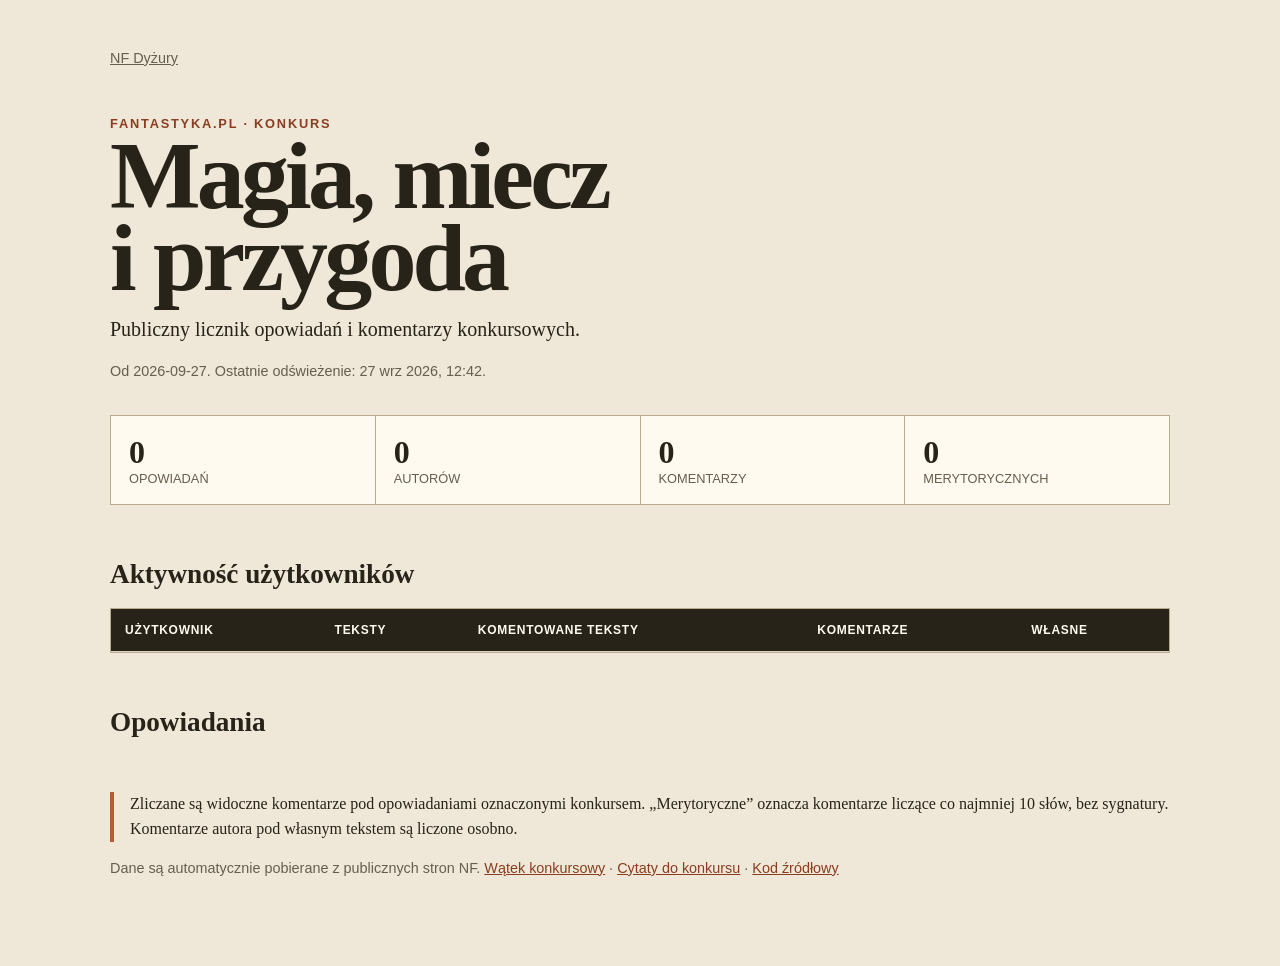
==== docs/nf-konkurs-magia-i-miecz/index.html @ 2bb4788f "Add contest activity report" ====
<!doctype html>
<html lang="pl">
<head>
  <meta charset="utf-8">
  <meta name="viewport" content="width=device-width, initial-scale=1">
  <title>Magia, miecz i przygoda | NF</title>
  <link rel="stylesheet" href="style.css">
</head>
<body>
  <main>
    <a class="back" href="../">NF Dyżury</a>
    <p class="eyebrow">Fantastyka.pl · konkurs</p>
    <h1>Magia, miecz<br>i przygoda</h1>
    <p class="intro">Publiczny licznik opowiadań i komentarzy konkursowych.</p>
    <p id="meta" class="meta">Ładowanie raportu...</p>
    <section id="summary" class="summary" aria-label="Podsumowanie"></section>
    <h2>Aktywność użytkowników</h2>
    <div class="table-wrap">
      <table>
        <thead><tr><th>Użytkownik</th><th>Teksty</th><th>Komentowane teksty</th><th>Komentarze</th><th>Własne</th></tr></thead>
        <tbody id="users"></tbody>
      </table>
    </div>
    <h2>Opowiadania</h2>
    <div id="stories" class="stories"></div>
    <p class="rules">Zliczane są widoczne komentarze pod opowiadaniami oznaczonymi konkursem. „Merytoryczne” oznacza komentarze liczące co najmniej 10 słów, bez sygnatury. Komentarze autora pod własnym tekstem są liczone osobno.</p>
    <p class="source">Dane są automatycznie pobierane z publicznych stron NF. <a href="https://fantastyka.pl/hydepark/pokaz/35539">Wątek konkursowy</a> · <a href="https://fantastyka.pl/hydepark/pokaz/35541">Cytaty do konkursu</a> · <a href="https://github.com/melendur88/nf-dyzury-app">Kod źródłowy</a></p>
  </main>
  <script src="app.js"></script>
</body>
</html>
---- docs/nf-konkurs-magia-i-miecz/style.css ----
:root { color-scheme: light; font-family: Georgia, serif; color: #272319; background: #efe7d7; }
body { margin: 0; }
main { max-width: 1060px; margin: 0 auto; padding: 48px 24px 72px; }
.back, .source, .meta { color: #665e4e; font: .9rem/1.5 Arial, sans-serif; }
.back { display: inline-block; margin-bottom: 48px; }
.eyebrow { margin: 0; color: #8a3d20; font: 700 .8rem/1 Arial, sans-serif; letter-spacing: .14em; text-transform: uppercase; }
h1 { margin: .3rem 0 1rem; font-size: clamp(3rem, 9vw, 6rem); line-height: .85; letter-spacing: -.04em; }
h2 { margin: 54px 0 18px; font-size: 1.7rem; }
.intro { font-size: 1.25rem; }
.summary { display: grid; grid-template-columns: repeat(4, 1fr); gap: 1px; margin: 32px 0; background: #b9aa90; border: 1px solid #b9aa90; }
.summary div { padding: 18px; background: #fffaf0; }
.summary strong, .summary span { display: block; }
.summary strong { font-size: 2rem; }.summary span { color: #665e4e; font: .8rem Arial, sans-serif; text-transform: uppercase; }
.table-wrap { overflow-x: auto; border: 1px solid #b9aa90; background: #fffaf0; }
table { width: 100%; border-collapse: collapse; min-width: 760px; }
th, td { padding: 14px; text-align: left; border-bottom: 1px solid #dfd4c1; }
th { background: #272319; color: #fffaf0; font: 700 .75rem Arial, sans-serif; letter-spacing: .06em; text-transform: uppercase; }
tr:last-child td { border-bottom: 0; }
.stories { display: grid; gap: 10px; }
.stories article { padding: 18px 20px; border: 1px solid #b9aa90; background: #fffaf0; }
.stories h3 { margin: 0 0 8px; font-size: 1.2rem; }.details, .commenters { margin: 0; color: #665e4e; font: .9rem/1.5 Arial, sans-serif; }
.commenters { margin-top: 8px; }.rules { margin-top: 36px; border-left: 4px solid #b55b32; padding-left: 16px; line-height: 1.55; }
a { color: #8a3d20; }
@media (max-width: 640px) { main { padding: 32px 16px 56px; }.back { margin-bottom: 36px; }.summary { grid-template-columns: repeat(2, 1fr); } }
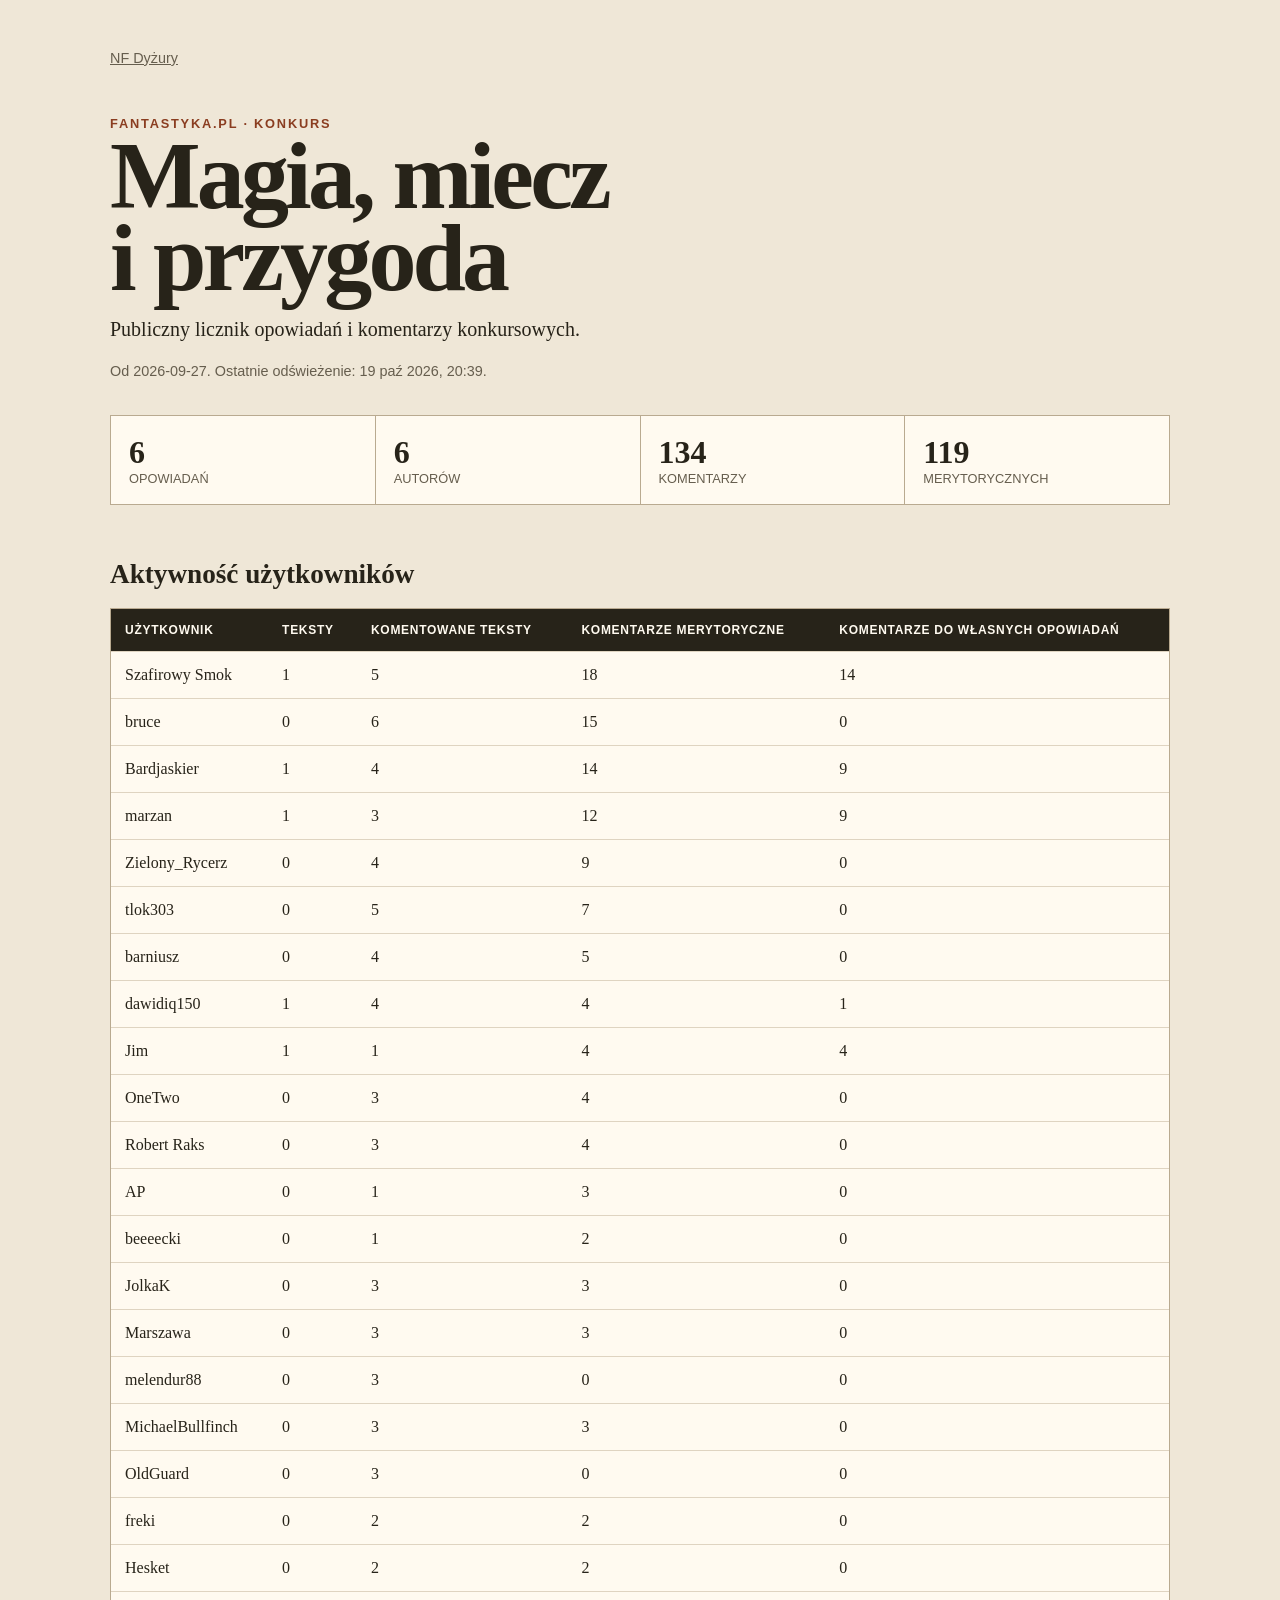
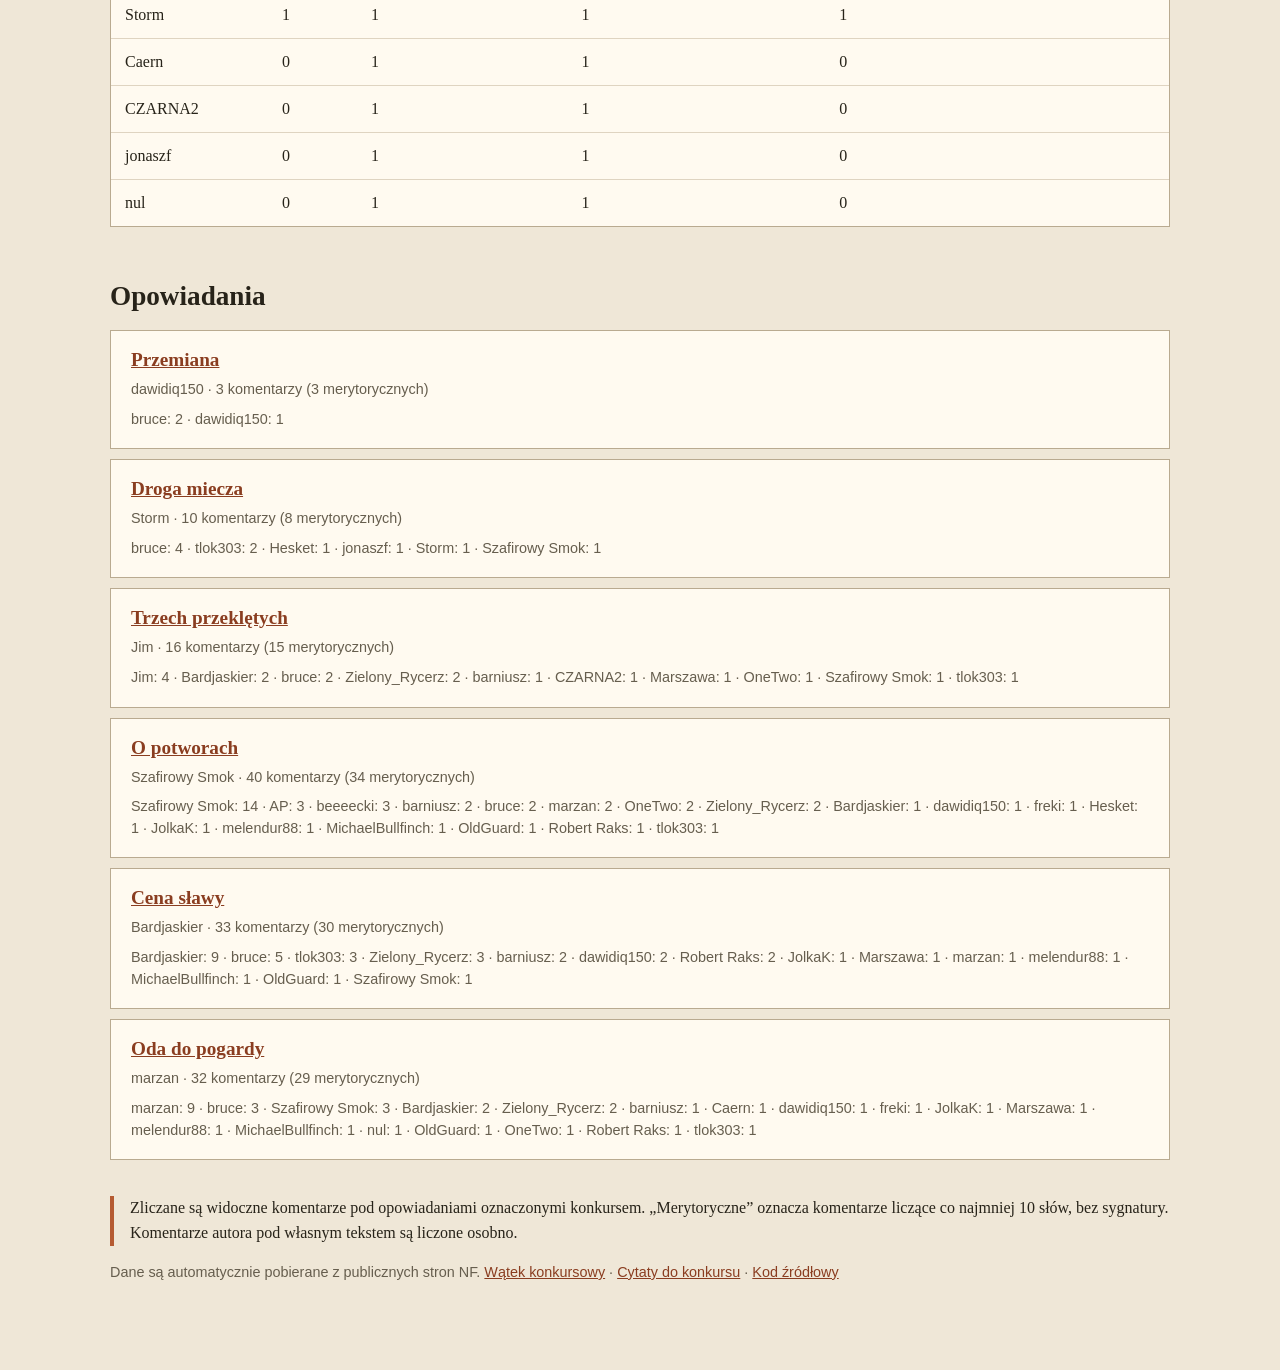
==== commit 604c8e14: "Clarify contest comment counts and own-story label" ====
--- a/docs/nf-konkurs-magia-i-miecz/index.html
+++ b/docs/nf-konkurs-magia-i-miecz/index.html
@@ -17,7 +17,7 @@
     <h2>Aktywność użytkowników</h2>
     <div class="table-wrap">
       <table>
-        <thead><tr><th>Użytkownik</th><th>Teksty</th><th>Komentowane teksty</th><th>Komentarze</th><th>Własne</th></tr></thead>
+        <thead><tr><th>Użytkownik</th><th>Teksty</th><th>Komentowane teksty</th><th>Komentarze merytoryczne</th><th>Komentarze do własnych opowiadań</th></tr></thead>
         <tbody id="users"></tbody>
       </table>
     </div>
